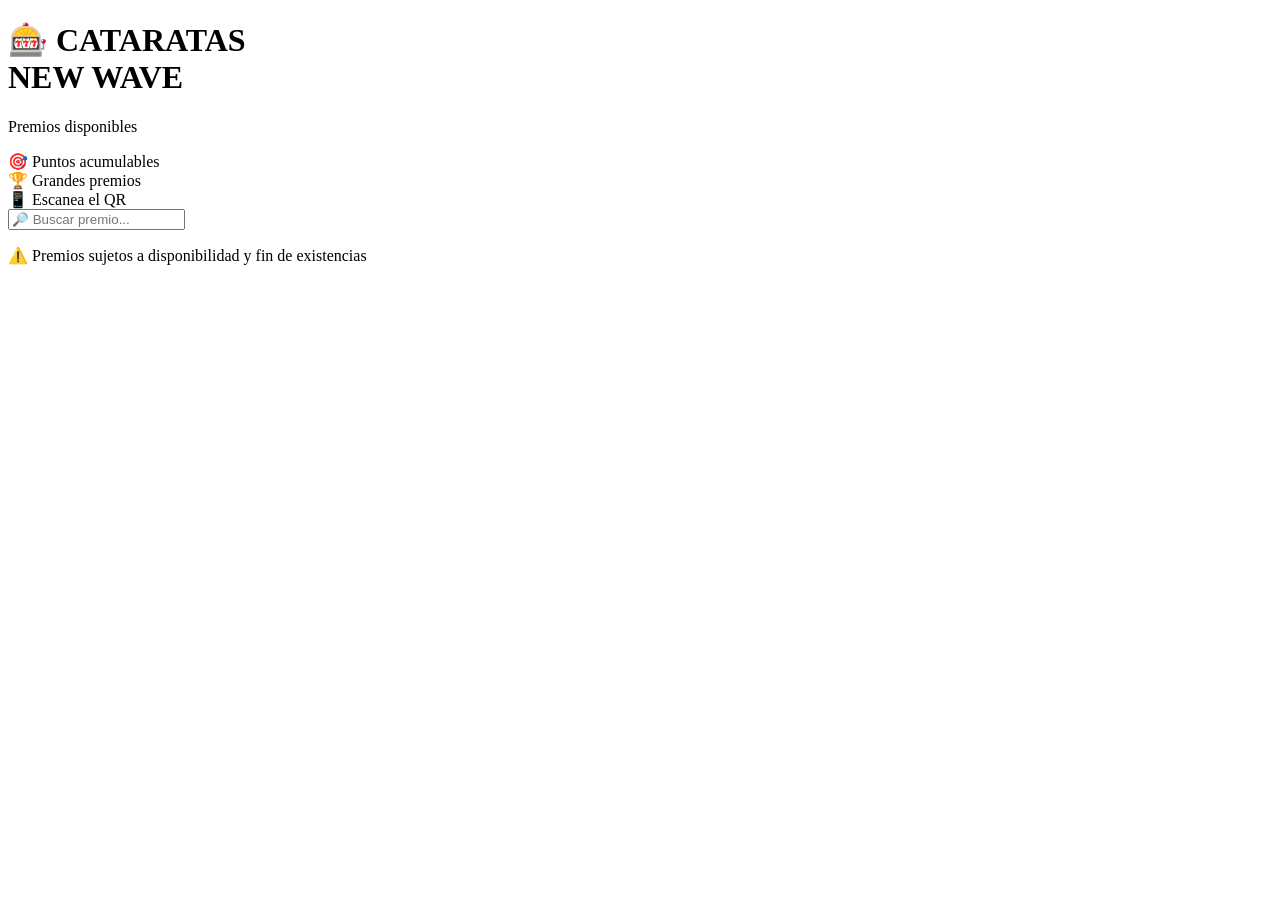
==== index.html @ 476cbfd4 "index.html" ====
<!DOCTYPE html>
<html lang="es">
<head>
  <meta charset="UTF-8" />
  <meta name="viewport" content="width=device-width, initial-scale=1.0"/>
  <title>Cataratas New Wave - Premios</title>

  <link rel="stylesheet" href="styles.css" />

  <link rel="preconnect" href="https://fonts.googleapis.com">
  <link href="https://fonts.googleapis.com/css2?family=Montserrat:wght@400;600;700;800&display=swap" rel="stylesheet">
</head>

<body>

  <div class="overlay">

    <header class="hero">

      <div class="logo-box">
        <h1 class="title">
          🎰 CATARATAS<br>
          <span>NEW WAVE</span>
        </h1>

        <p class="subtitle">
          Premios disponibles
        </p>
      </div>

    </header>

    <section class="info-bar">

      <div class="info-card">
        <span>🎯</span>
        Puntos acumulables
      </div>

      <div class="info-card">
        <span>🏆</span>
        Grandes premios
      </div>

      <div class="info-card">
        <span>📱</span>
        Escanea el QR
      </div>

    </section>

    <section class="search-container">

      <input
        type="text"
        id="buscador"
        placeholder="🔎 Buscar premio..."
      >

    </section>

    <section id="premios-list" class="premios"></section>

    <footer class="footer">

      <p>
        ⚠️ Premios sujetos a disponibilidad y fin de existencias
      </p>

    </footer>

  </div>

  <script src="script.js"></script>

</body>
</html>
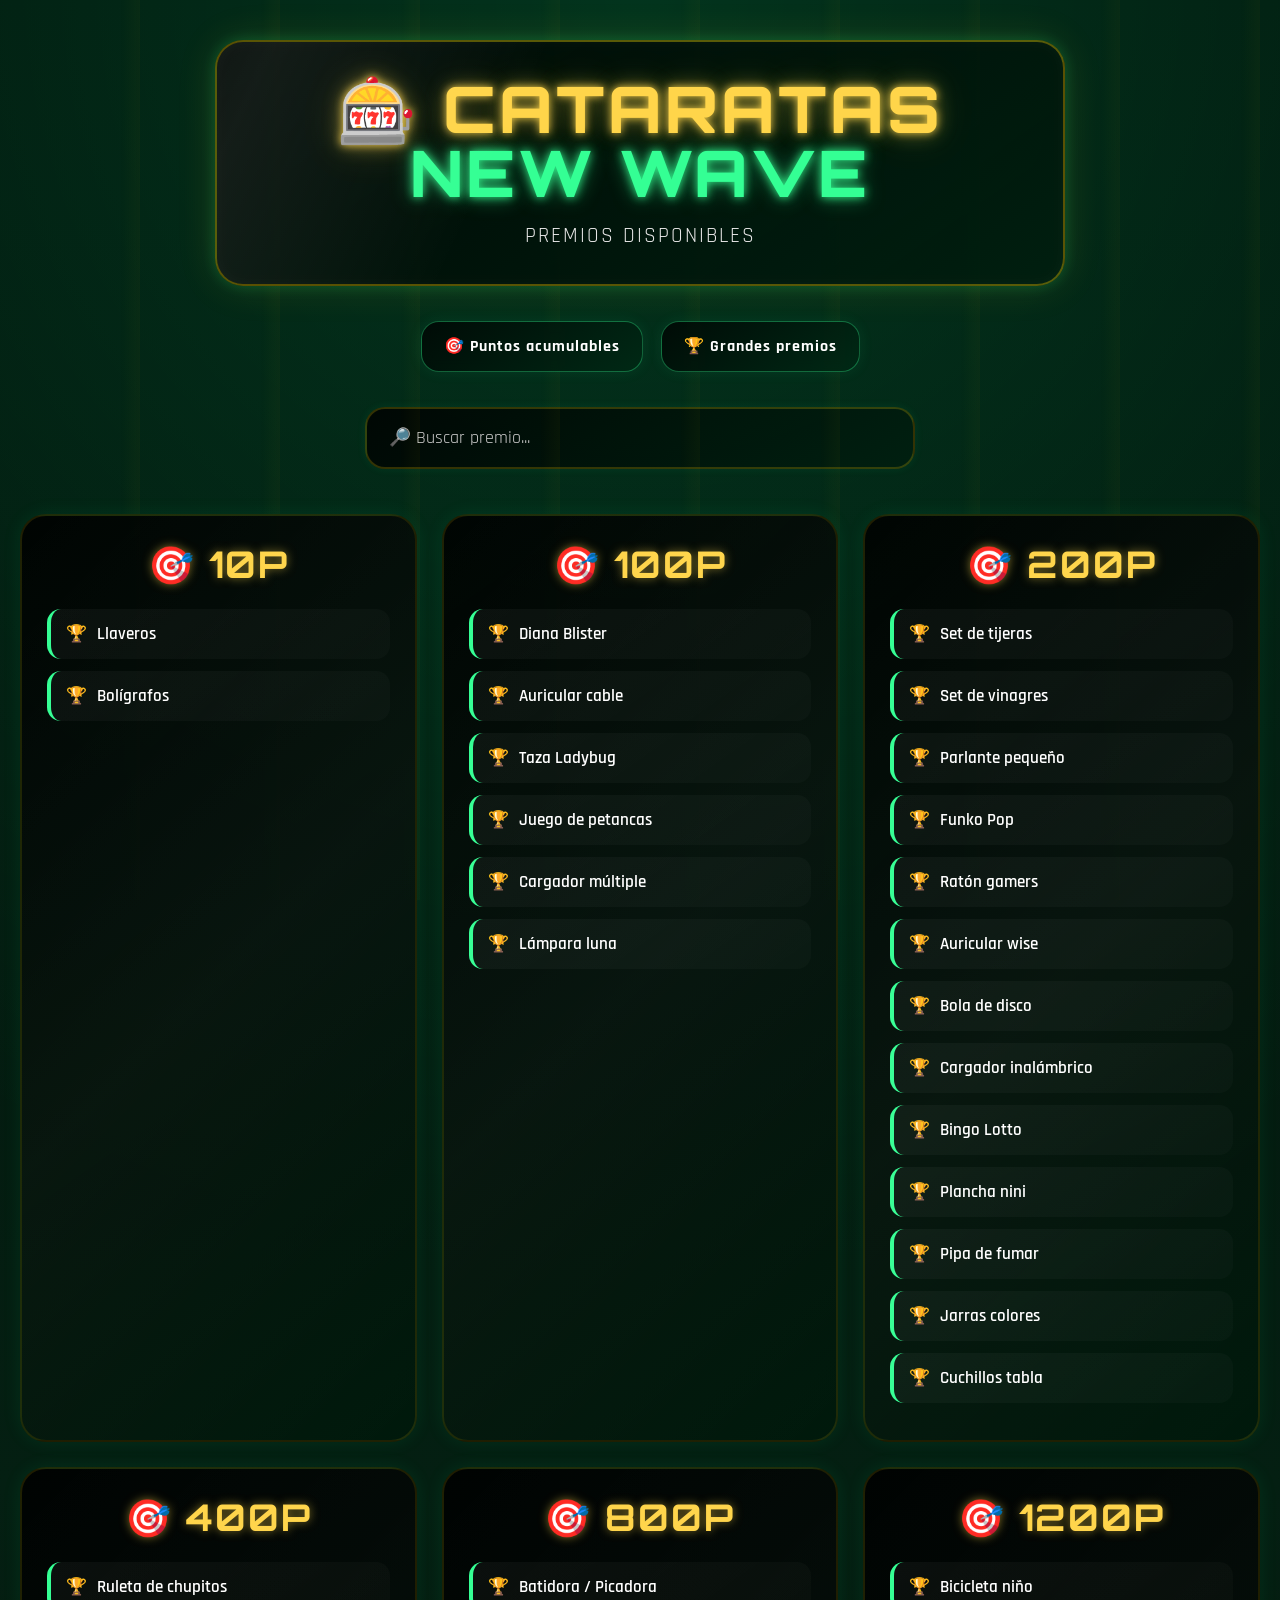
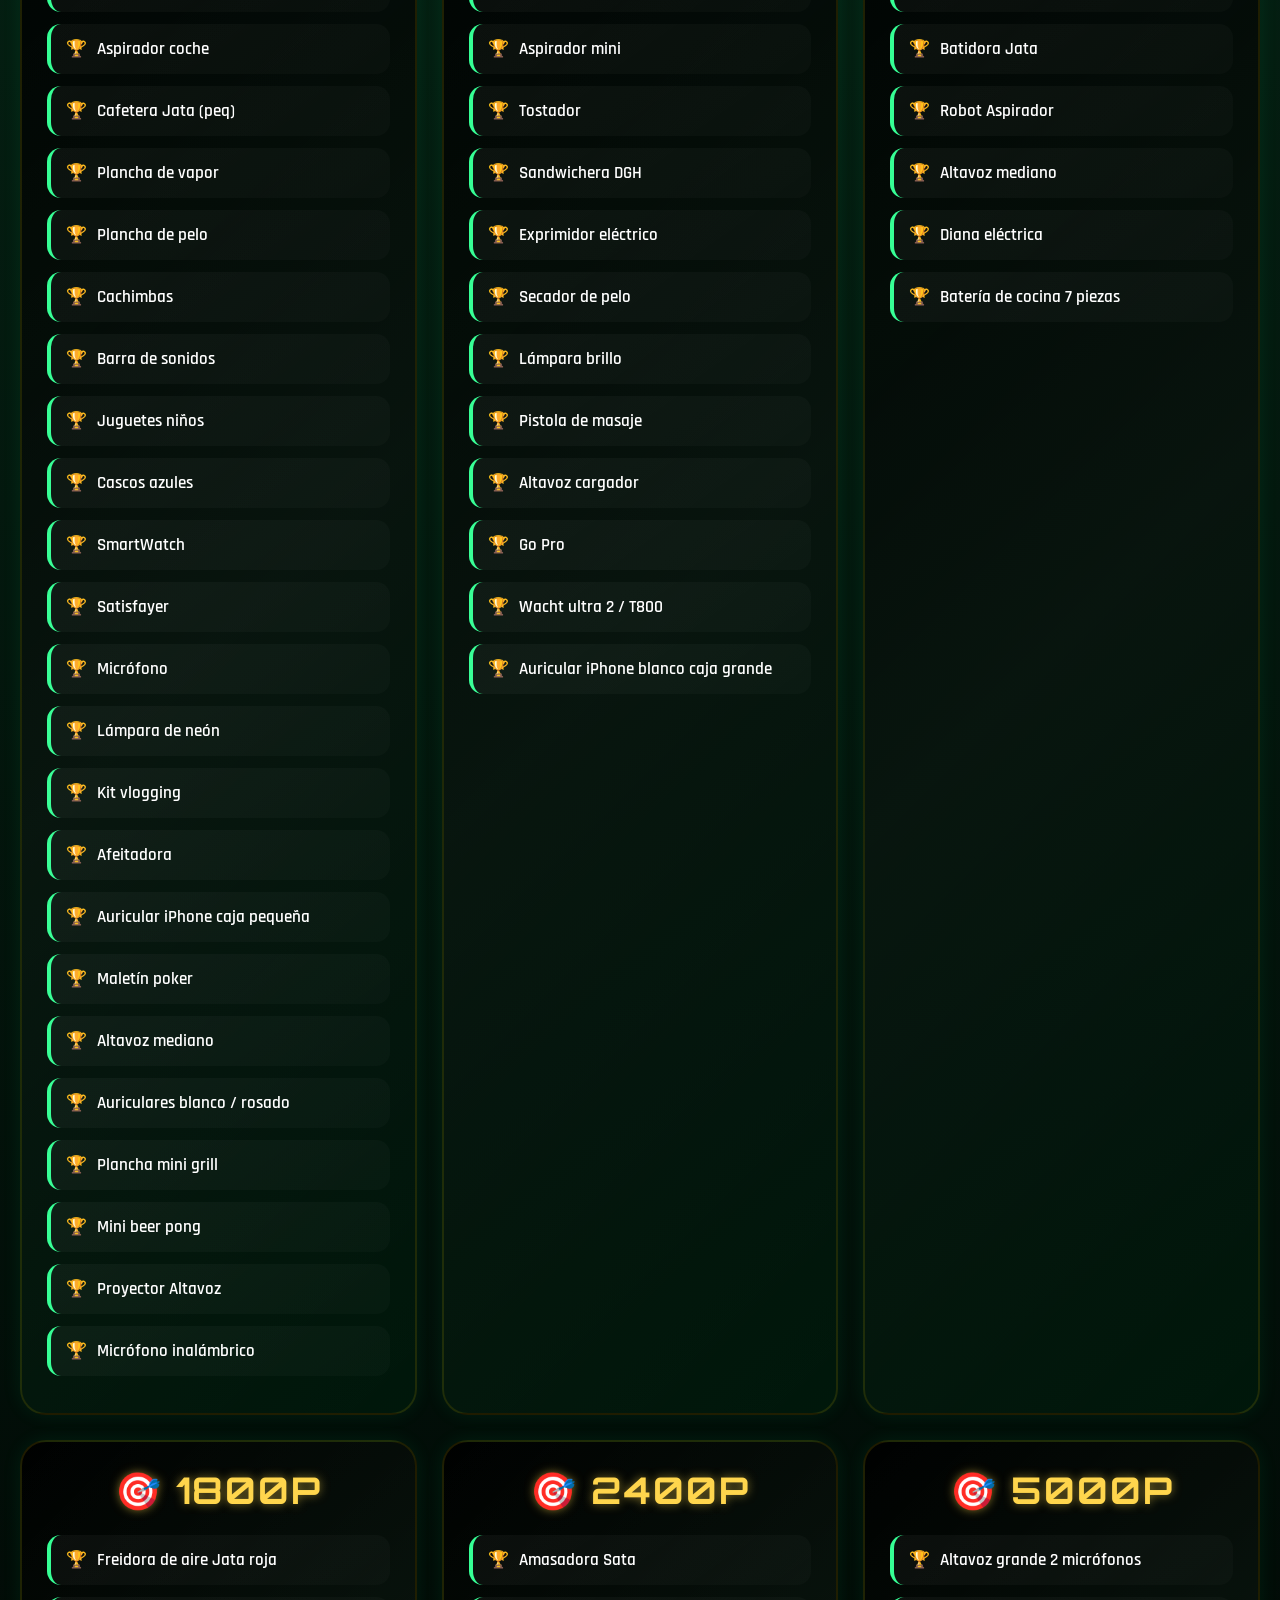
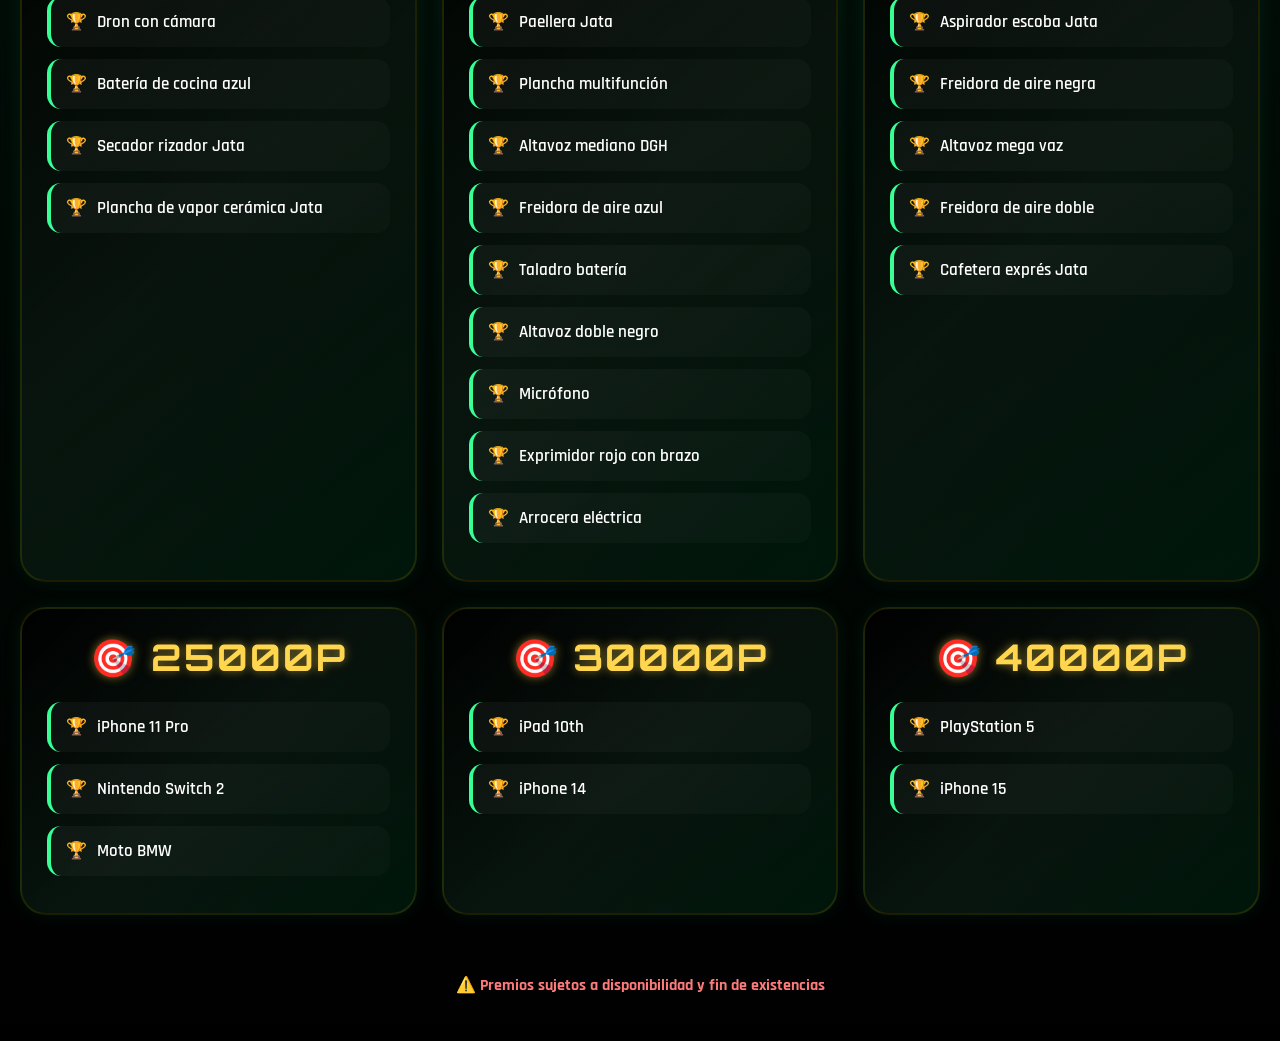
==== commit cd1b3e17: "index.html" ====
--- a/index.html
+++ b/index.html
@@ -41,12 +41,7 @@
         <span>🏆</span>
         Grandes premios
       </div>
-
-      <div class="info-card">
-        <span>📱</span>
-        Escanea el QR
-      </div>
-
+      
     </section>
 
     <section class="search-container">
--- a/styles.css
+++ b/styles.css
@@ -0,0 +1,482 @@
+@import url('https://fonts.googleapis.com/css2?family=Orbitron:wght@500;700;800&family=Rajdhani:wght@400;600;700&display=swap');
+
+*{
+  margin:0;
+  padding:0;
+  box-sizing:border-box;
+}
+
+/* BODY */
+
+body{
+
+  font-family:'Rajdhani',sans-serif;
+
+  background:
+    radial-gradient(circle at top,
+    rgba(0,255,140,.15),
+    transparent 30%),
+
+    linear-gradient(
+      180deg,
+      #02110a 0%,
+      #041f12 35%,
+      #000000 100%
+    );
+
+  color:white;
+
+  min-height:100vh;
+
+  overflow-x:hidden;
+}
+
+/* EFECTO LUCES */
+
+body::before{
+
+  content:'';
+
+  position:fixed;
+
+  width:100%;
+  height:100%;
+
+  background:
+    repeating-linear-gradient(
+      90deg,
+      transparent,
+      transparent 120px,
+      rgba(255,215,0,.03) 140px
+    );
+
+  pointer-events:none;
+}
+
+/* OVERLAY */
+
+.overlay{
+  width:100%;
+  min-height:100vh;
+  padding:20px;
+}
+
+/* HERO */
+
+.hero{
+
+  display:flex;
+  justify-content:center;
+  align-items:center;
+
+  margin-top:20px;
+}
+
+.logo-box{
+
+  width:100%;
+  max-width:850px;
+
+  text-align:center;
+
+  padding:35px 25px;
+
+  border-radius:28px;
+
+  background:
+    linear-gradient(
+      145deg,
+      rgba(0,0,0,.82),
+      rgba(0,30,15,.9)
+    );
+
+  border:2px solid rgba(255,215,0,.35);
+
+  box-shadow:
+    0 0 15px rgba(0,255,140,.2),
+    0 0 40px rgba(255,215,0,.12),
+    inset 0 0 15px rgba(255,255,255,.03);
+
+  position:relative;
+
+  overflow:hidden;
+}
+
+/* BRILLO */
+
+.logo-box::before{
+
+  content:'';
+
+  position:absolute;
+
+  top:-100%;
+  left:-30%;
+
+  width:60%;
+  height:300%;
+
+  background:
+    linear-gradient(
+      to right,
+      transparent,
+      rgba(255,255,255,.08),
+      transparent
+    );
+
+  transform:rotate(25deg);
+
+  animation:shine 7s linear infinite;
+}
+
+.title{
+
+  font-family:'Orbitron',sans-serif;
+
+  font-size:4rem;
+
+  line-height:1;
+
+  font-weight:800;
+
+  color:#ffd54a;
+
+  text-shadow:
+    0 0 8px rgba(255,213,74,.9),
+    0 0 20px rgba(255,213,74,.4),
+    0 0 40px rgba(255,213,74,.2);
+
+  letter-spacing:3px;
+}
+
+.title span{
+
+  color:#34ff94;
+
+  text-shadow:
+    0 0 10px rgba(52,255,148,.9),
+    0 0 20px rgba(52,255,148,.5);
+}
+
+.subtitle{
+
+  margin-top:18px;
+
+  font-size:1.3rem;
+
+  color:#e7e7e7;
+
+  letter-spacing:2px;
+
+  text-transform:uppercase;
+}
+
+/* INFO BAR */
+
+.info-bar{
+
+  margin-top:35px;
+
+  display:flex;
+  justify-content:center;
+  flex-wrap:wrap;
+
+  gap:18px;
+}
+
+.info-card{
+
+  padding:14px 22px;
+
+  border-radius:18px;
+
+  background:
+    linear-gradient(
+      145deg,
+      rgba(0,0,0,.75),
+      rgba(0,40,20,.75)
+    );
+
+  border:1px solid rgba(52,255,148,.35);
+
+  color:#fff;
+
+  font-size:1rem;
+
+  font-weight:700;
+
+  letter-spacing:1px;
+
+  backdrop-filter:blur(6px);
+
+  transition:.3s;
+
+  box-shadow:
+    0 0 15px rgba(52,255,148,.08);
+}
+
+.info-card:hover{
+
+  transform:translateY(-4px);
+
+  border-color:#ffd54a;
+
+  box-shadow:
+    0 0 20px rgba(255,213,74,.25);
+}
+
+/* SEARCH */
+
+.search-container{
+
+  margin-top:35px;
+
+  display:flex;
+  justify-content:center;
+}
+
+#buscador{
+
+  width:100%;
+  max-width:550px;
+
+  padding:18px 22px;
+
+  border-radius:20px;
+
+  border:2px solid rgba(255,215,0,.2);
+
+  background:
+    linear-gradient(
+      145deg,
+      rgba(0,0,0,.82),
+      rgba(0,30,15,.82)
+    );
+
+  color:white;
+
+  font-size:1.1rem;
+
+  font-family:'Rajdhani',sans-serif;
+
+  outline:none;
+
+  transition:.3s;
+
+  box-shadow:
+    0 0 10px rgba(0,255,140,.08);
+}
+
+#buscador:focus{
+
+  border-color:#34ff94;
+
+  box-shadow:
+    0 0 20px rgba(52,255,148,.25);
+}
+
+#buscador::placeholder{
+  color:#ccc;
+}
+
+/* GRID PREMIOS */
+
+.premios{
+
+  margin-top:45px;
+
+  display:grid;
+
+  grid-template-columns:
+    repeat(auto-fit,minmax(340px,1fr));
+
+  gap:25px;
+}
+
+/* CATEGORIAS */
+
+.categoria{
+
+  background:
+    linear-gradient(
+      145deg,
+      rgba(0,0,0,.88),
+      rgba(0,25,12,.9)
+    );
+
+  border-radius:26px;
+
+  padding:25px;
+
+  border:2px solid rgba(255,215,0,.12);
+
+  transition:.35s;
+
+  position:relative;
+
+  overflow:hidden;
+
+  box-shadow:
+    0 0 20px rgba(0,255,140,.08);
+}
+
+.categoria::before{
+
+  content:'';
+
+  position:absolute;
+
+  inset:0;
+
+  background:
+    linear-gradient(
+      135deg,
+      transparent,
+      rgba(255,255,255,.03),
+      transparent
+    );
+}
+
+.categoria:hover{
+
+  transform:
+    translateY(-6px)
+    scale(1.01);
+
+  border-color:#34ff94;
+
+  box-shadow:
+    0 0 25px rgba(52,255,148,.2),
+    0 0 45px rgba(255,213,74,.08);
+}
+
+/* TITULO PUNTOS */
+
+.categoria h2{
+
+  font-family:'Orbitron',sans-serif;
+
+  text-align:center;
+
+  font-size:2.3rem;
+
+  margin-bottom:22px;
+
+  color:#ffd54a;
+
+  text-shadow:
+    0 0 10px rgba(255,213,74,.5);
+
+  letter-spacing:2px;
+}
+
+/* LISTA */
+
+.categoria ul{
+  list-style:none;
+}
+
+.categoria li{
+
+  background:
+    linear-gradient(
+      145deg,
+      rgba(255,255,255,.04),
+      rgba(255,255,255,.02)
+    );
+
+  margin-bottom:12px;
+
+  padding:14px 15px;
+
+  border-radius:14px;
+
+  border-left:4px solid #34ff94;
+
+  font-size:1.05rem;
+
+  font-weight:600;
+
+  display:flex;
+  align-items:center;
+
+  gap:10px;
+
+  transition:.25s;
+}
+
+.categoria li:hover{
+
+  transform:translateX(6px);
+
+  border-left-color:#ffd54a;
+
+  background:
+    linear-gradient(
+      145deg,
+      rgba(52,255,148,.12),
+      rgba(255,213,74,.06)
+    );
+}
+
+/* FOOTER */
+
+.footer{
+
+  margin-top:60px;
+
+  text-align:center;
+
+  color:#ff7b7b;
+
+  font-size:1rem;
+
+  font-weight:700;
+
+  padding-bottom:25px;
+}
+
+/* ANIMACIONES */
+
+@keyframes shine{
+
+  from{
+    transform:
+      translateX(-250%)
+      rotate(25deg);
+  }
+
+  to{
+    transform:
+      translateX(450%)
+      rotate(25deg);
+  }
+}
+
+/* RESPONSIVE */
+
+@media(max-width:768px){
+
+  .title{
+    font-size:2.6rem;
+  }
+
+  .subtitle{
+    font-size:1rem;
+  }
+
+  .categoria h2{
+    font-size:1.8rem;
+  }
+
+  .premios{
+    grid-template-columns:1fr;
+  }
+
+  .info-card{
+    width:100%;
+    justify-content:center;
+    text-align:center;
+  }
+
+}
